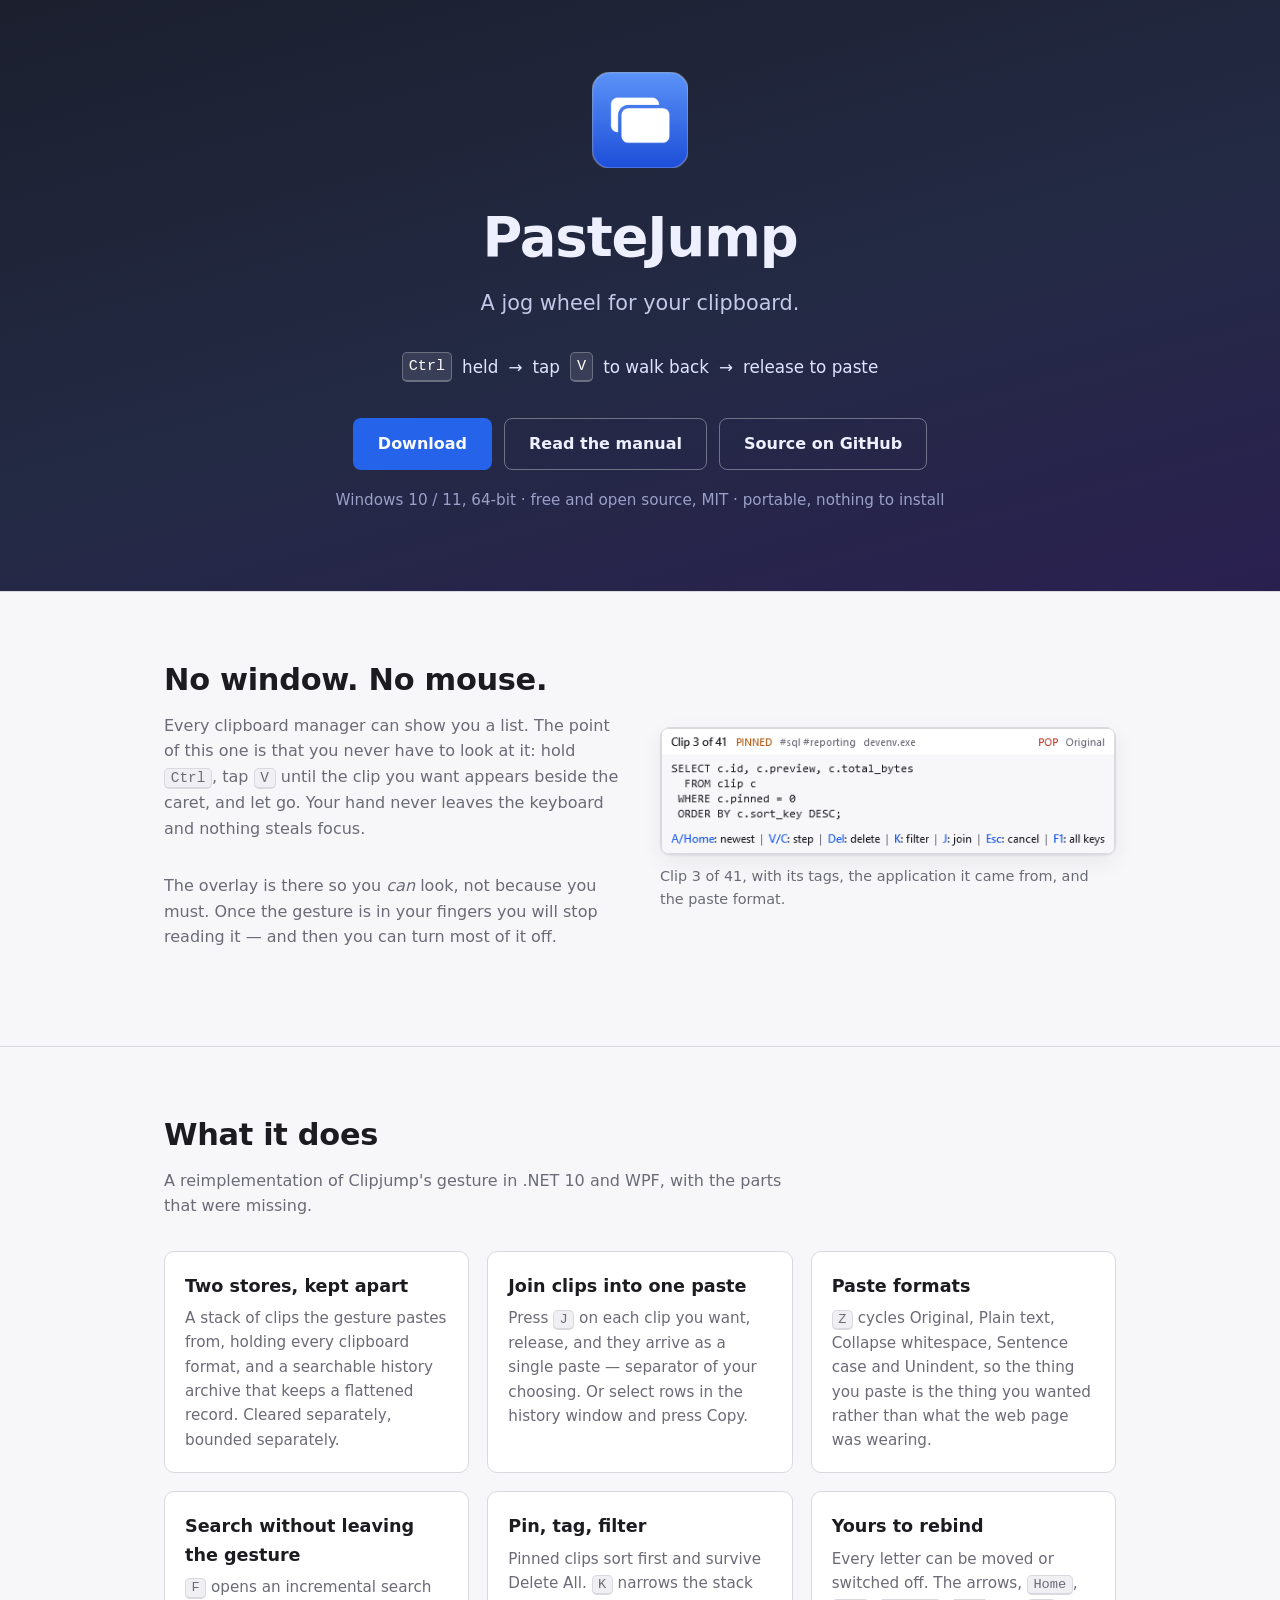
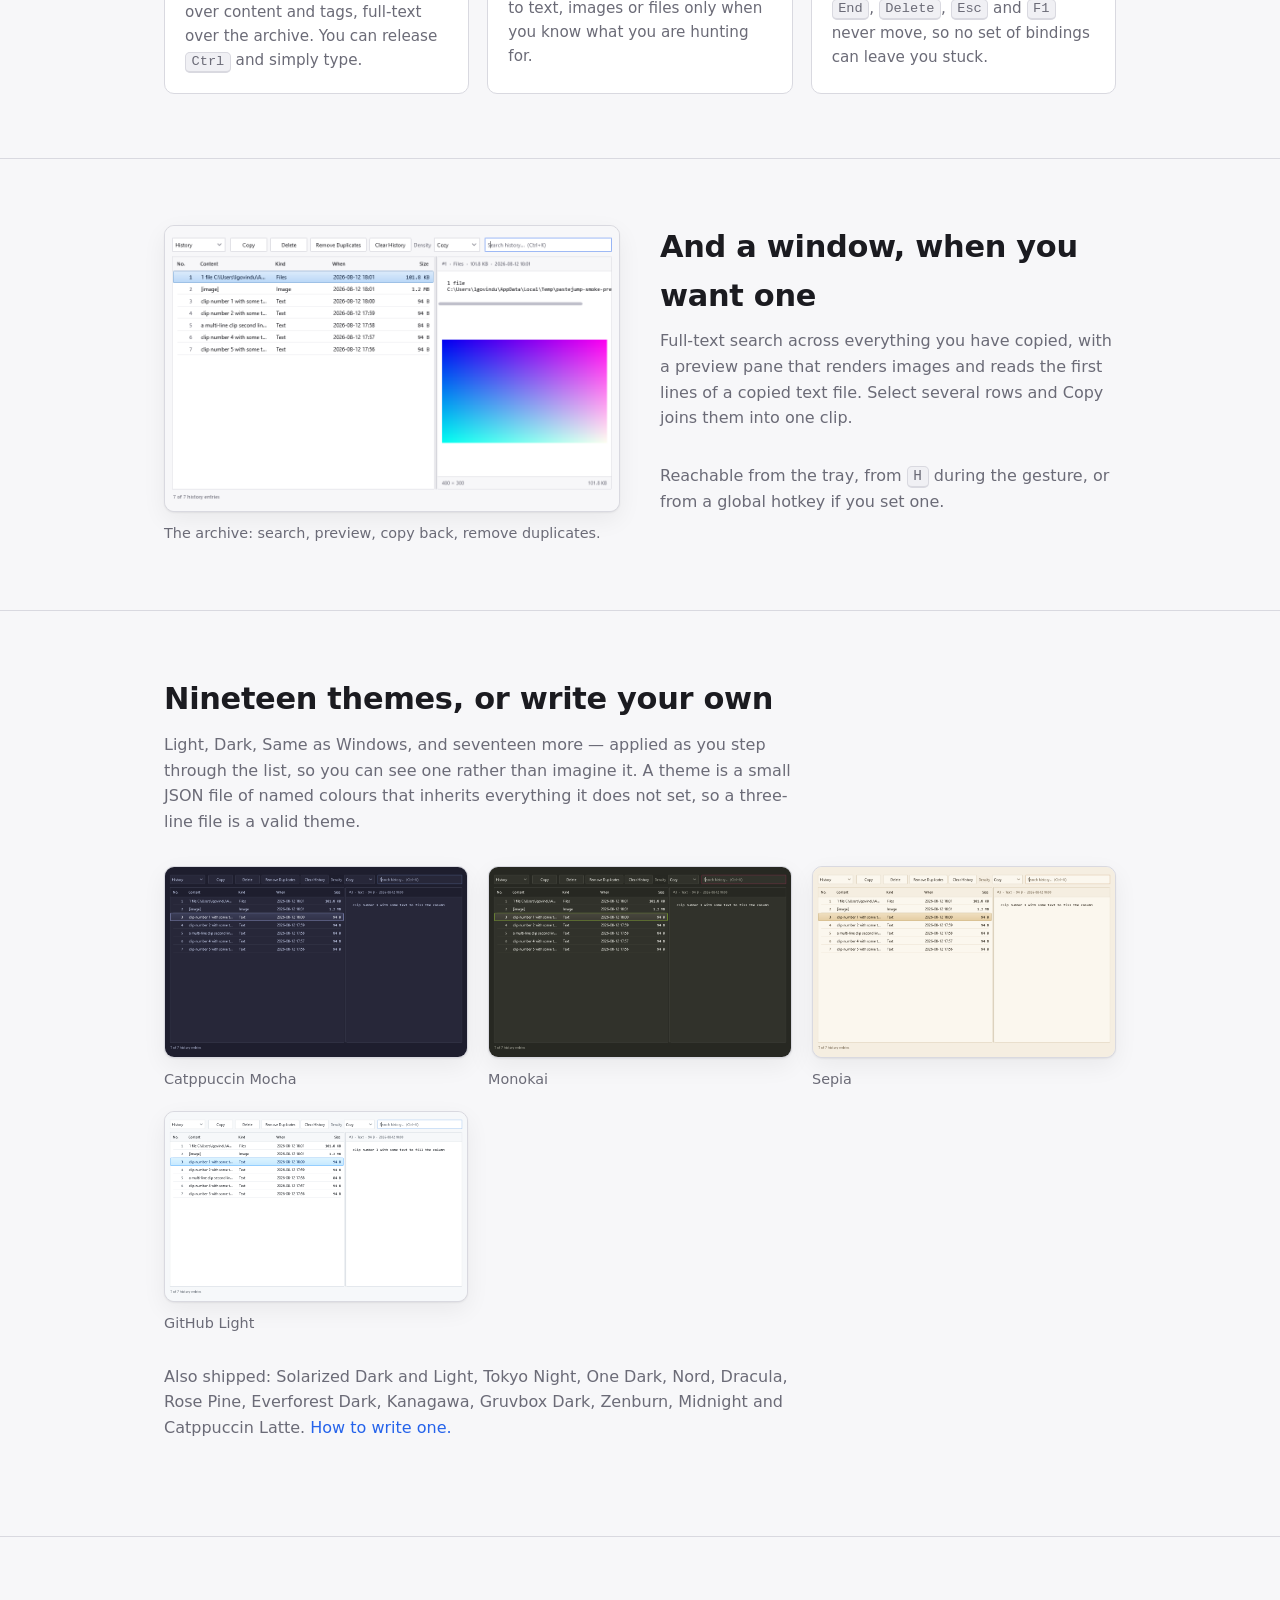
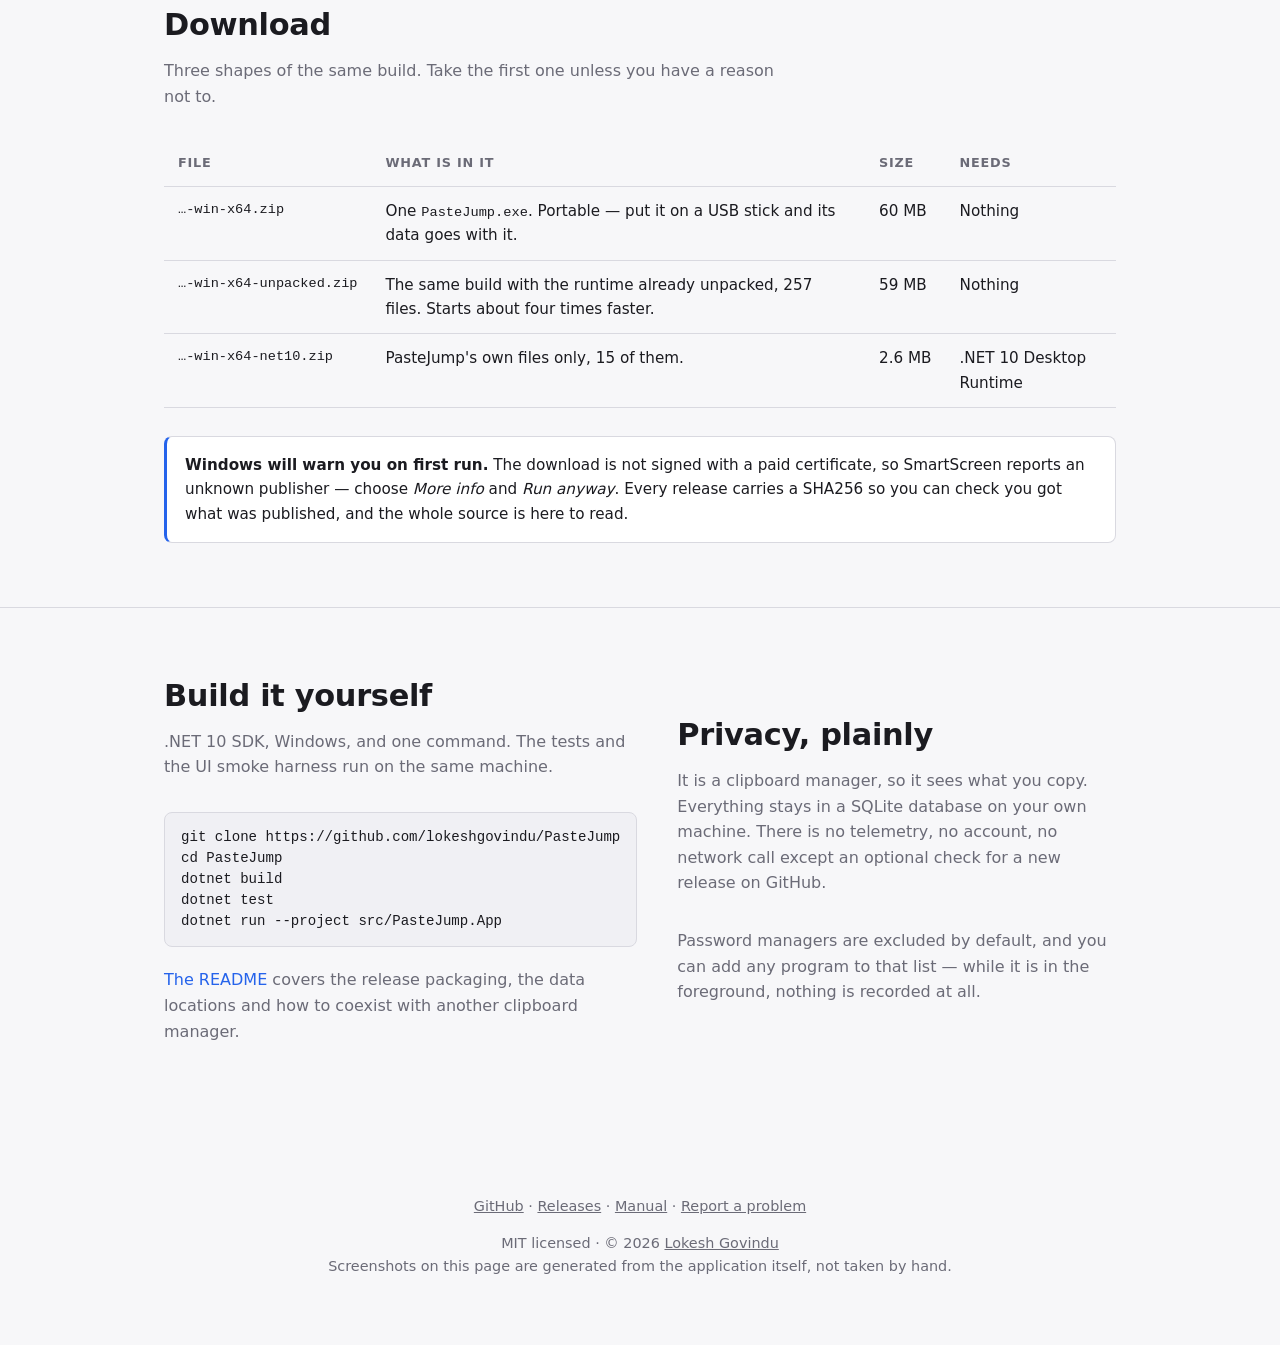
==== docs/index.html @ 1096a238 "Give the project a website, served from docs A hand-written page rather than a README rendered by a " ====
<!DOCTYPE html>
<!--
    The project's website, served by GitHub Pages from this folder (Settings, Pages, master /docs).

    Hand-written and self-contained on purpose: no Jekyll theme, no CDN, no web fonts, no JavaScript. A page about a
    clipboard manager - a program people are right to be careful about - should not be asking three other servers for
    permission to render. .nojekyll beside this file stops Pages processing it and serves these bytes as they are.

    Every screenshot comes from help/images, which tools/update-help-images.ps1 regenerates from the UI smoke harness.
    That is deliberate: the pictures on this page cannot drift from the product, because nobody takes them by hand.
-->
<html lang="en">
<head>
<meta charset="utf-8">
<meta name="viewport" content="width=device-width, initial-scale=1">
<title>PasteJump — a jog wheel for your clipboard</title>
<meta name="description" content="A keyboard-driven multiple-clipboard manager for Windows. Hold Ctrl, tap V to walk back through everything you have copied, release to paste. Free, open source, portable.">
<link rel="icon" href="pastejump-256.png" type="image/png">

<meta property="og:title" content="PasteJump">
<meta property="og:description" content="Hold Ctrl, tap V to walk back through everything you have copied, release to paste. No window, no mouse.">
<meta property="og:image" content="https://lokeshgovindu.github.io/PasteJump/pastejump-256.png">
<meta property="og:url" content="https://lokeshgovindu.github.io/PasteJump/">
<meta name="twitter:card" content="summary">

<style>
/*
    One palette, defined as tokens and swapped by prefers-color-scheme - the same approach the application takes, and
    for the same reason: every colour named once means a theme change cannot leave one control behind.
*/
:root {
    --bg: #f7f7f9;
    --surface: #ffffff;
    --border: #d9d9e0;
    --text: #1b1b20;
    --muted: #6b6b77;
    --accent: #2563eb;
    --accent-text: #fbfbfe;
    --code-bg: #f0f0f4;
    --shadow: 0 1px 2px rgba(0, 0, 0, .06), 0 8px 24px rgba(0, 0, 0, .06);
    --hero-bg: linear-gradient(165deg, #1b1f2e 0%, #232a44 55%, #2a2050 100%);
}

@media (prefers-color-scheme: dark) {
    :root {
        --bg: #17171b;
        --surface: #1e1e24;
        --border: #33333d;
        --text: #e8e8ee;
        --muted: #9a9aa8;
        --accent: #7c9cff;
        --accent-text: #14141a;
        --code-bg: #24242c;
        --shadow: 0 1px 2px rgba(0, 0, 0, .4), 0 8px 24px rgba(0, 0, 0, .35);
    }
}

* { box-sizing: border-box; }

body {
    margin: 0;
    background: var(--bg);
    color: var(--text);
    font: 16px/1.6 -apple-system, "Segoe UI Variable Text", "Segoe UI", system-ui, sans-serif;
    -webkit-font-smoothing: antialiased;
}

a { color: var(--accent); text-decoration: none; }
a:hover { text-decoration: underline; }

code, kbd {
    font-family: "Cascadia Mono", Consolas, ui-monospace, monospace;
    font-size: .9em;
}

kbd {
    background: var(--code-bg);
    border: 1px solid var(--border);
    border-bottom-width: 2px;
    border-radius: 5px;
    padding: .1em .4em;
    white-space: nowrap;
}

.wrap { max-width: 1000px; margin: 0 auto; padding: 0 24px; }

/* ---------------------------------------------------------------- hero */

header {
    background: var(--hero-bg);
    color: #eef0ff;
    padding: 72px 0 64px;
    text-align: center;
    border-bottom: 1px solid var(--border);
}

header img.mark { width: 96px; height: 96px; }

h1 {
    font-size: clamp(2.4rem, 6vw, 3.4rem);
    margin: 18px 0 6px;
    letter-spacing: -.02em;
}

.tagline { font-size: clamp(1.05rem, 2.6vw, 1.3rem); color: #c3c8e8; margin: 0 auto 6px; max-width: 40ch; }
.subtle { color: #9aa0c8; font-size: .95rem; margin-top: 18px; }

.gesture {
    display: inline-flex;
    gap: 10px;
    align-items: center;
    flex-wrap: wrap;
    justify-content: center;
    margin: 26px 0 6px;
    font-size: 1.05rem;
    color: #dfe3ff;
}

.gesture kbd { background: rgba(255, 255, 255, .1); border-color: rgba(255, 255, 255, .25); color: #fff; }

.buttons { display: flex; gap: 12px; justify-content: center; flex-wrap: wrap; margin-top: 30px; }

.button {
    display: inline-block;
    padding: 12px 24px;
    border-radius: 8px;
    font-weight: 600;
    border: 1px solid transparent;
}

.button.primary { background: var(--accent); color: var(--accent-text); }
.button.primary:hover { filter: brightness(1.1); text-decoration: none; }
.button.ghost { border-color: rgba(255, 255, 255, .35); color: #eef0ff; }
.button.ghost:hover { background: rgba(255, 255, 255, .1); text-decoration: none; }

/* ---------------------------------------------------------------- sections */

section { padding: 64px 0; border-bottom: 1px solid var(--border); }
section:last-of-type { border-bottom: 0; }

h2 { font-size: 1.9rem; margin: 0 0 8px; letter-spacing: -.01em; }
h3 { font-size: 1.1rem; margin: 0 0 6px; }
.lede { color: var(--muted); margin: 0 0 32px; max-width: 62ch; }

figure { margin: 0; }

figure img {
    max-width: 100%;
    height: auto;
    display: block;
    border: 1px solid var(--border);
    border-radius: 10px;
    box-shadow: var(--shadow);
    background: var(--surface);
}

figcaption { color: var(--muted); font-size: .9rem; margin-top: 10px; }

.split { display: grid; grid-template-columns: 1fr 1fr; gap: 40px; align-items: center; }

.cards { display: grid; grid-template-columns: repeat(auto-fit, minmax(260px, 1fr)); gap: 18px; }

.card {
    background: var(--surface);
    border: 1px solid var(--border);
    border-radius: 10px;
    padding: 20px;
}

.card p { color: var(--muted); margin: 0; font-size: .95rem; }

.gallery { display: grid; grid-template-columns: repeat(auto-fit, minmax(300px, 1fr)); gap: 20px; }

table { width: 100%; border-collapse: collapse; font-size: .95rem; }
th, td { text-align: left; padding: 12px 14px; border-bottom: 1px solid var(--border); vertical-align: top; }
th { font-size: .8rem; text-transform: uppercase; letter-spacing: .06em; color: var(--muted); }
td.name { font-family: "Cascadia Mono", Consolas, ui-monospace, monospace; font-size: .85rem; white-space: nowrap; }

.scroller { overflow-x: auto; }

pre {
    background: var(--code-bg);
    border: 1px solid var(--border);
    border-radius: 8px;
    padding: 14px 16px;
    overflow-x: auto;
    font-size: .88rem;
    line-height: 1.5;
}

footer { padding: 40px 0 56px; color: var(--muted); font-size: .9rem; text-align: center; }
footer a { color: var(--muted); text-decoration: underline; }

.note {
    background: var(--surface);
    border: 1px solid var(--border);
    border-left: 3px solid var(--accent);
    border-radius: 8px;
    padding: 16px 18px;
    margin-top: 28px;
    font-size: .95rem;
}

@media (max-width: 760px) {
    .split { grid-template-columns: 1fr; gap: 28px; }
    section { padding: 48px 0; }
}
</style>
</head>
<body>

<header>
    <div class="wrap">
        <img class="mark" src="pastejump-256.png" alt="">
        <h1>PasteJump</h1>
        <p class="tagline">A jog wheel for your clipboard.</p>

        <p class="gesture">
            <kbd>Ctrl</kbd> held <span>&rarr;</span> tap <kbd>V</kbd> to walk back <span>&rarr;</span> release to paste
        </p>

        <div class="buttons">
            <a class="button primary" href="https://github.com/lokeshgovindu/PasteJump/releases">Download</a>
            <a class="button ghost" href="help/overview.html">Read the manual</a>
            <a class="button ghost" href="https://github.com/lokeshgovindu/PasteJump">Source on GitHub</a>
        </div>

        <p class="subtle">Windows 10 / 11, 64-bit &middot; free and open source, MIT &middot; portable, nothing to install</p>
    </div>
</header>

<section>
    <div class="wrap split">
        <div>
            <h2>No window. No mouse.</h2>
            <p class="lede">
                Every clipboard manager can show you a list. The point of this one is that you never have to look at
                it: hold <kbd>Ctrl</kbd>, tap <kbd>V</kbd> until the clip you want appears beside the caret, and let go.
                Your hand never leaves the keyboard and nothing steals focus.
            </p>
            <p class="lede">
                The overlay is there so you <em>can</em> look, not because you must. Once the gesture is in your
                fingers you will stop reading it &mdash; and then you can turn most of it off.
            </p>
        </div>
        <figure>
            <img src="help/images/overlay.png" alt="The paste overlay, showing clip 3 of 41 with its tags and source application">
            <figcaption>Clip 3 of 41, with its tags, the application it came from, and the paste format.</figcaption>
        </figure>
    </div>
</section>

<section>
    <div class="wrap">
        <h2>What it does</h2>
        <p class="lede">A reimplementation of Clipjump's gesture in .NET 10 and WPF, with the parts that were missing.</p>

        <div class="cards">
            <div class="card">
                <h3>Two stores, kept apart</h3>
                <p>
                    A stack of clips the gesture pastes from, holding every clipboard format, and a searchable history
                    archive that keeps a flattened record. Cleared separately, bounded separately.
                </p>
            </div>
            <div class="card">
                <h3>Join clips into one paste</h3>
                <p>
                    Press <kbd>J</kbd> on each clip you want, release, and they arrive as a single paste &mdash;
                    separator of your choosing. Or select rows in the history window and press Copy.
                </p>
            </div>
            <div class="card">
                <h3>Paste formats</h3>
                <p>
                    <kbd>Z</kbd> cycles Original, Plain text, Collapse whitespace, Sentence case and Unindent, so the
                    thing you paste is the thing you wanted rather than what the web page was wearing.
                </p>
            </div>
            <div class="card">
                <h3>Search without leaving the gesture</h3>
                <p>
                    <kbd>F</kbd> opens an incremental search over content and tags, full-text over the archive. You can
                    release <kbd>Ctrl</kbd> and simply type.
                </p>
            </div>
            <div class="card">
                <h3>Pin, tag, filter</h3>
                <p>
                    Pinned clips sort first and survive Delete All. <kbd>K</kbd> narrows the stack to text, images or
                    files only when you know what you are hunting for.
                </p>
            </div>
            <div class="card">
                <h3>Yours to rebind</h3>
                <p>
                    Every letter can be moved or switched off. The arrows, <kbd>Home</kbd>, <kbd>End</kbd>,
                    <kbd>Delete</kbd>, <kbd>Esc</kbd> and <kbd>F1</kbd> never move, so no set of bindings can leave you
                    stuck.
                </p>
            </div>
        </div>
    </div>
</section>

<section>
    <div class="wrap split">
        <figure>
            <img src="help/images/history-window.png" alt="The history window, showing the searchable archive with a preview pane">
            <figcaption>The archive: search, preview, copy back, remove duplicates.</figcaption>
        </figure>
        <div>
            <h2>And a window, when you want one</h2>
            <p class="lede">
                Full-text search across everything you have copied, with a preview pane that renders images and reads
                the first lines of a copied text file. Select several rows and Copy joins them into one clip.
            </p>
            <p class="lede">
                Reachable from the tray, from <kbd>H</kbd> during the gesture, or from a global hotkey if you set one.
            </p>
        </div>
    </div>
</section>

<section>
    <div class="wrap">
        <h2>Nineteen themes, or write your own</h2>
        <p class="lede">
            Light, Dark, Same&nbsp;as&nbsp;Windows, and seventeen more &mdash; applied as you step through the list, so
            you can see one rather than imagine it. A theme is a small JSON file of named colours that inherits
            everything it does not set, so a three-line file is a valid theme.
        </p>

        <div class="gallery">
            <figure>
                <img src="help/images/theme-catppuccin-mocha.png" alt="PasteJump under the Catppuccin Mocha theme">
                <figcaption>Catppuccin Mocha</figcaption>
            </figure>
            <figure>
                <img src="help/images/theme-monokai.png" alt="PasteJump under the Monokai theme">
                <figcaption>Monokai</figcaption>
            </figure>
            <figure>
                <img src="help/images/theme-sepia.png" alt="PasteJump under the Sepia theme">
                <figcaption>Sepia</figcaption>
            </figure>
            <figure>
                <img src="help/images/theme-github-light.png" alt="PasteJump under the GitHub Light theme">
                <figcaption>GitHub Light</figcaption>
            </figure>
        </div>

        <p class="lede" style="margin-top: 28px;">
            Also shipped: Solarized Dark and Light, Tokyo Night, One Dark, Nord, Dracula, Rose Pine, Everforest Dark,
            Kanagawa, Gruvbox Dark, Zenburn, Midnight and Catppuccin Latte.
            <a href="help/themes.html">How to write one.</a>
        </p>
    </div>
</section>

<section>
    <div class="wrap">
        <h2>Download</h2>
        <p class="lede">
            Three shapes of the same build. Take the first one unless you have a reason not to.
        </p>

        <div class="scroller">
            <table>
                <tr>
                    <th>File</th>
                    <th>What is in it</th>
                    <th>Size</th>
                    <th>Needs</th>
                </tr>
                <tr>
                    <td class="name">…-win-x64.zip</td>
                    <td>One <code>PasteJump.exe</code>. Portable &mdash; put it on a USB stick and its data goes with it.</td>
                    <td>60&nbsp;MB</td>
                    <td>Nothing</td>
                </tr>
                <tr>
                    <td class="name">…-win-x64-unpacked.zip</td>
                    <td>The same build with the runtime already unpacked, 257 files. Starts about four times faster.</td>
                    <td>59&nbsp;MB</td>
                    <td>Nothing</td>
                </tr>
                <tr>
                    <td class="name">…-win-x64-net10.zip</td>
                    <td>PasteJump's own files only, 15 of them.</td>
                    <td>2.6&nbsp;MB</td>
                    <td>.NET 10 Desktop Runtime</td>
                </tr>
            </table>
        </div>

        <div class="note">
            <p style="margin: 0;">
                <strong>Windows will warn you on first run.</strong> The download is not signed with a paid
                certificate, so SmartScreen reports an unknown publisher &mdash; choose <em>More info</em> and
                <em>Run anyway</em>. Every release carries a SHA256 so you can check you got what was published, and
                the whole source is here to read.
            </p>
        </div>
    </div>
</section>

<section>
    <div class="wrap split">
        <div>
            <h2>Build it yourself</h2>
            <p class="lede">
                .NET 10 SDK, Windows, and one command. The tests and the UI smoke harness run on the same machine.
            </p>
<pre>git clone https://github.com/lokeshgovindu/PasteJump
cd PasteJump
dotnet build
dotnet test
dotnet run --project src/PasteJump.App</pre>
            <p class="lede" style="margin-top: 20px;">
                <a href="https://github.com/lokeshgovindu/PasteJump/blob/master/README.md">The README</a> covers the
                release packaging, the data locations and how to coexist with another clipboard manager.
            </p>
        </div>
        <div>
            <h2>Privacy, plainly</h2>
            <p class="lede">
                It is a clipboard manager, so it sees what you copy. Everything stays in a SQLite database on your own
                machine. There is no telemetry, no account, no network call except an optional check for a new release
                on GitHub.
            </p>
            <p class="lede">
                Password managers are excluded by default, and you can add any program to that list &mdash; while it is
                in the foreground, nothing is recorded at all.
            </p>
        </div>
    </div>
</section>

<footer>
    <div class="wrap">
        <p>
            <a href="https://github.com/lokeshgovindu/PasteJump">GitHub</a> &middot;
            <a href="https://github.com/lokeshgovindu/PasteJump/releases">Releases</a> &middot;
            <a href="help/overview.html">Manual</a> &middot;
            <a href="https://github.com/lokeshgovindu/PasteJump/issues">Report a problem</a>
        </p>
        <p>
            MIT licensed &middot; &copy; 2026 <a href="https://github.com/lokeshgovindu">Lokesh Govindu</a><br>
            Screenshots on this page are generated from the application itself, not taken by hand.
        </p>
    </div>
</footer>

</body>
</html>
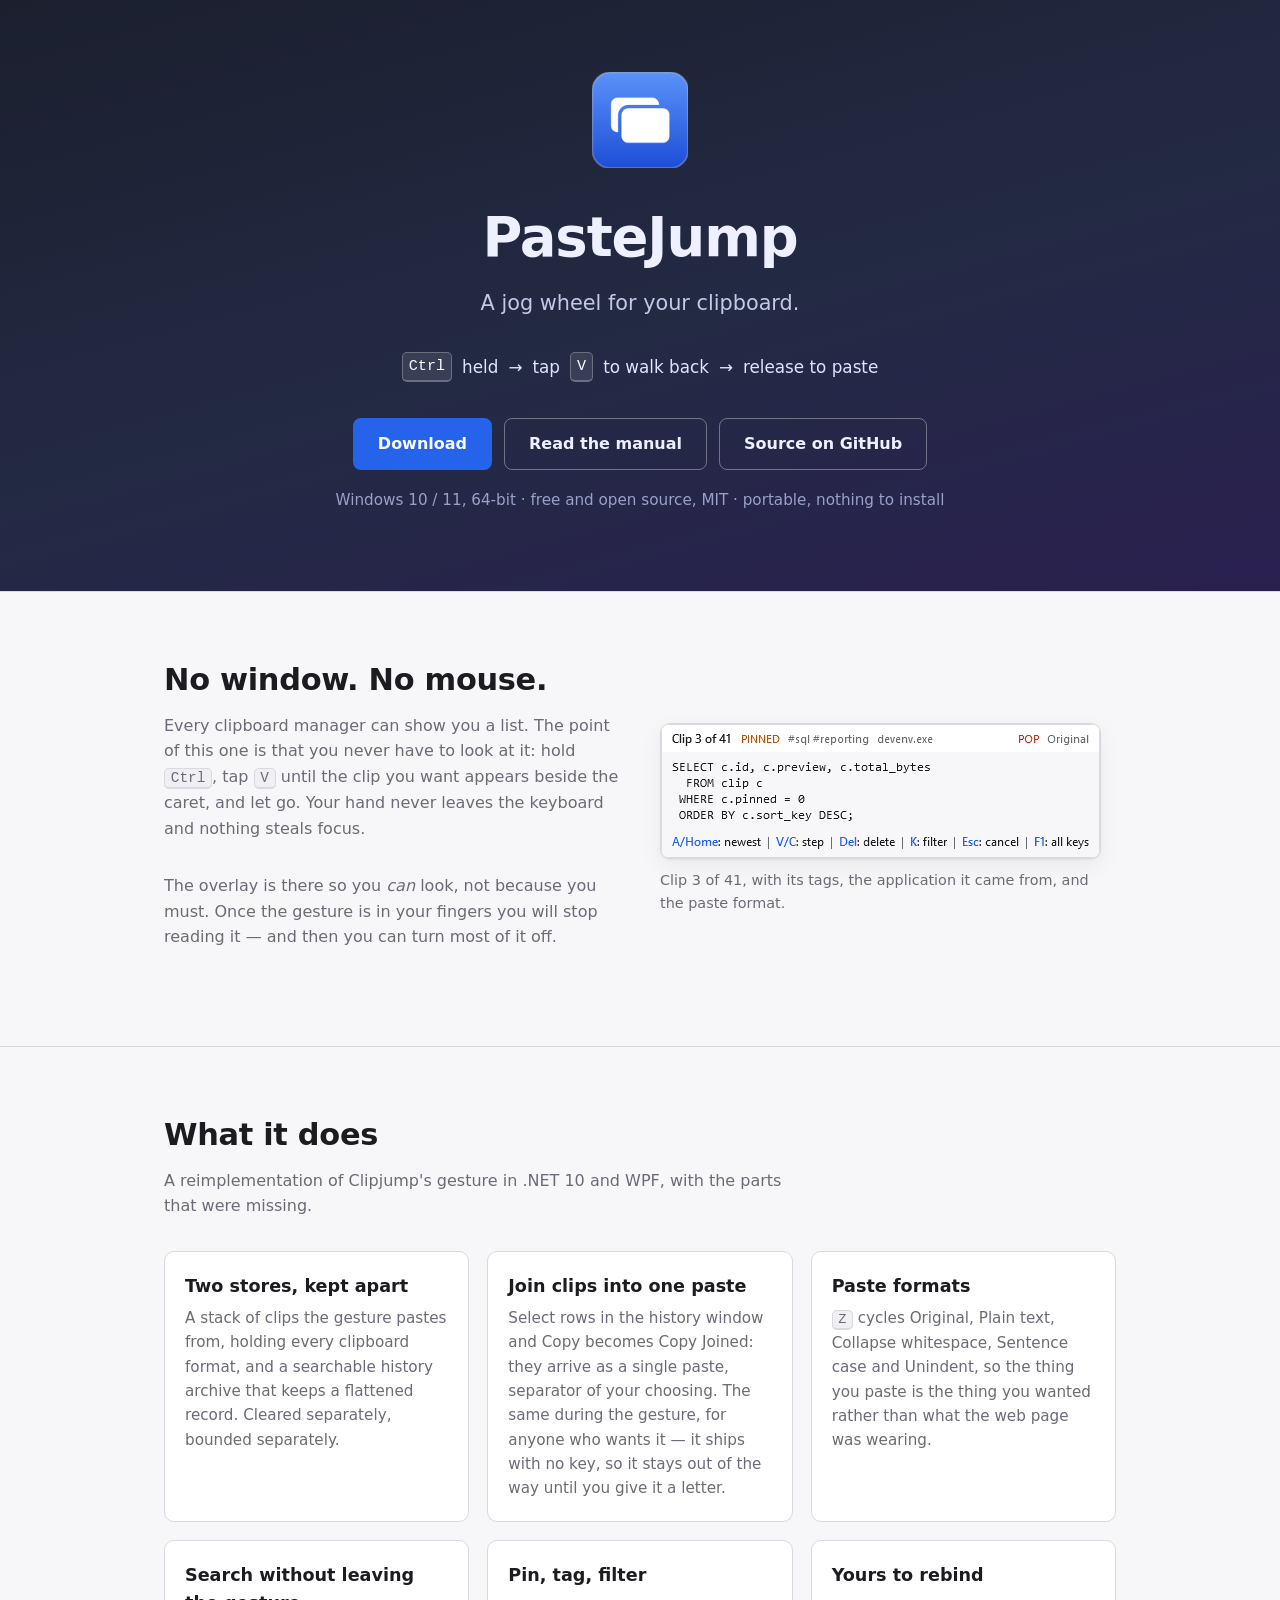
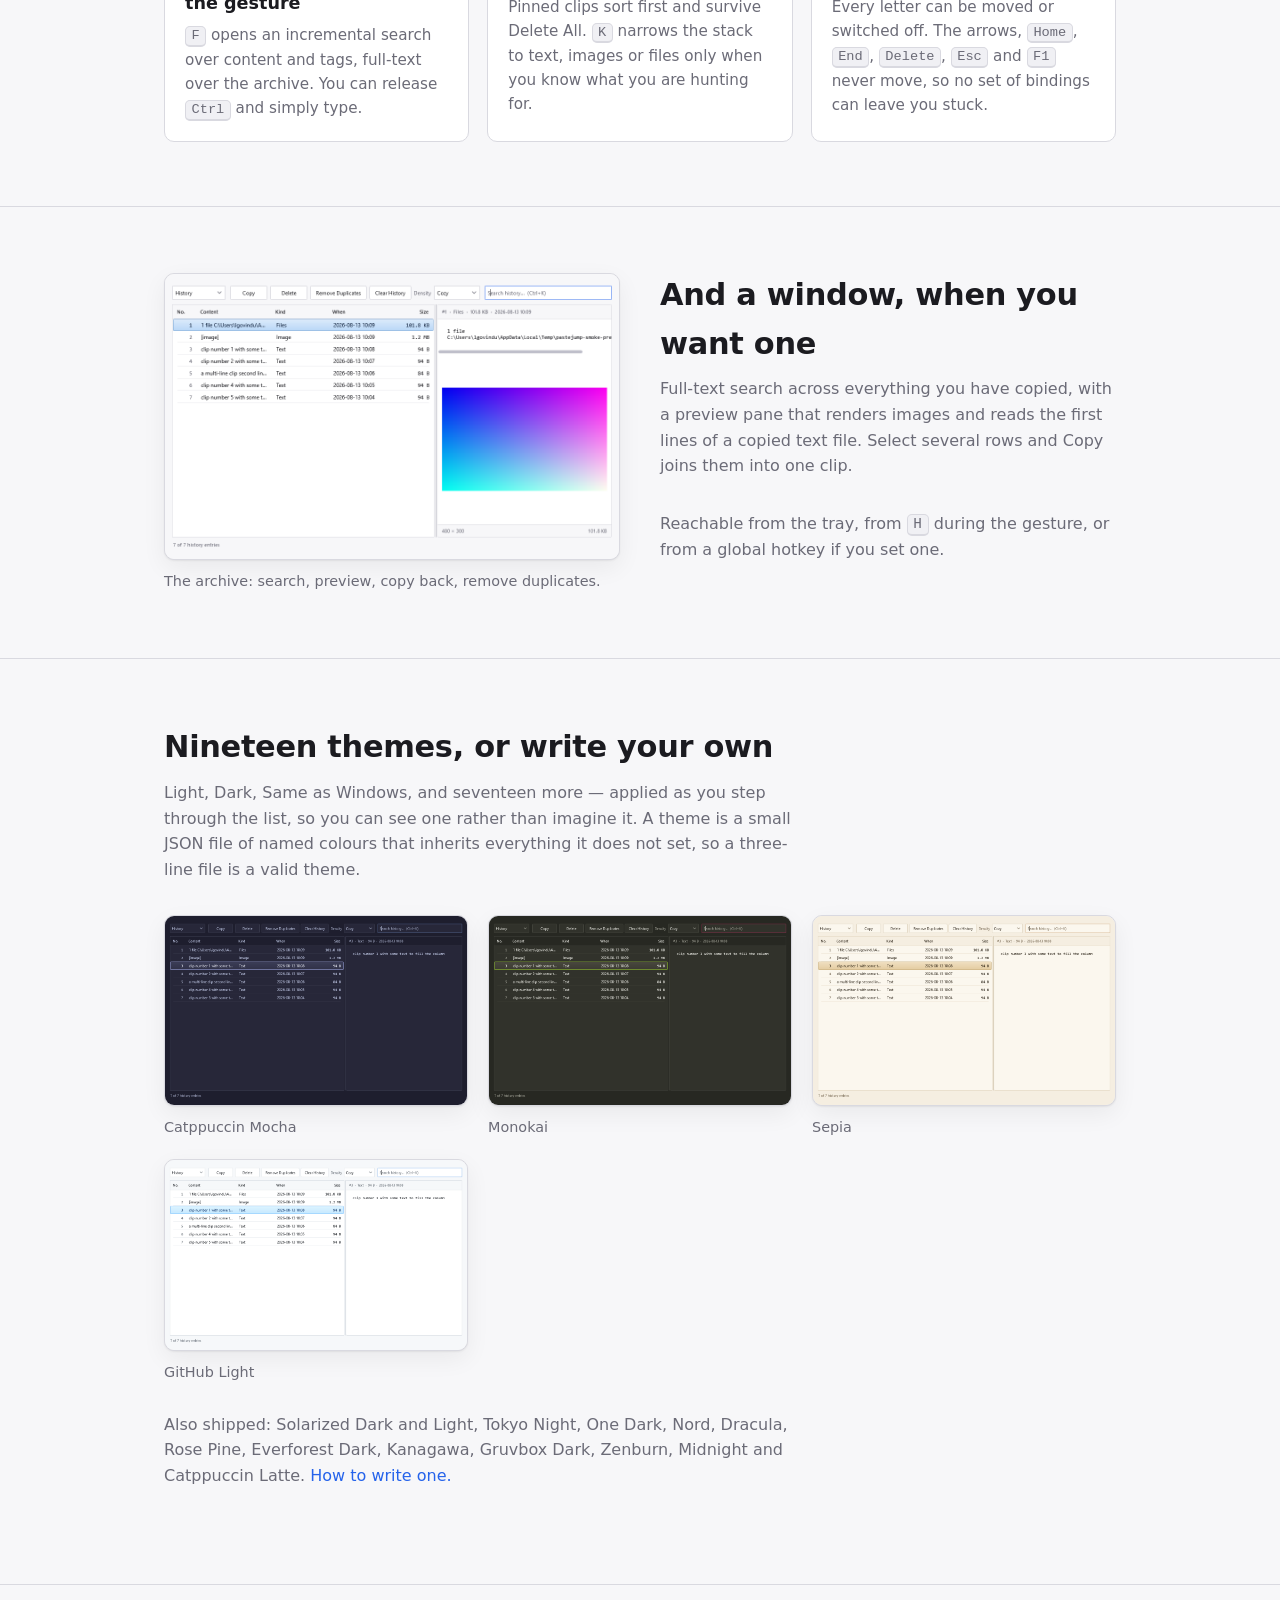
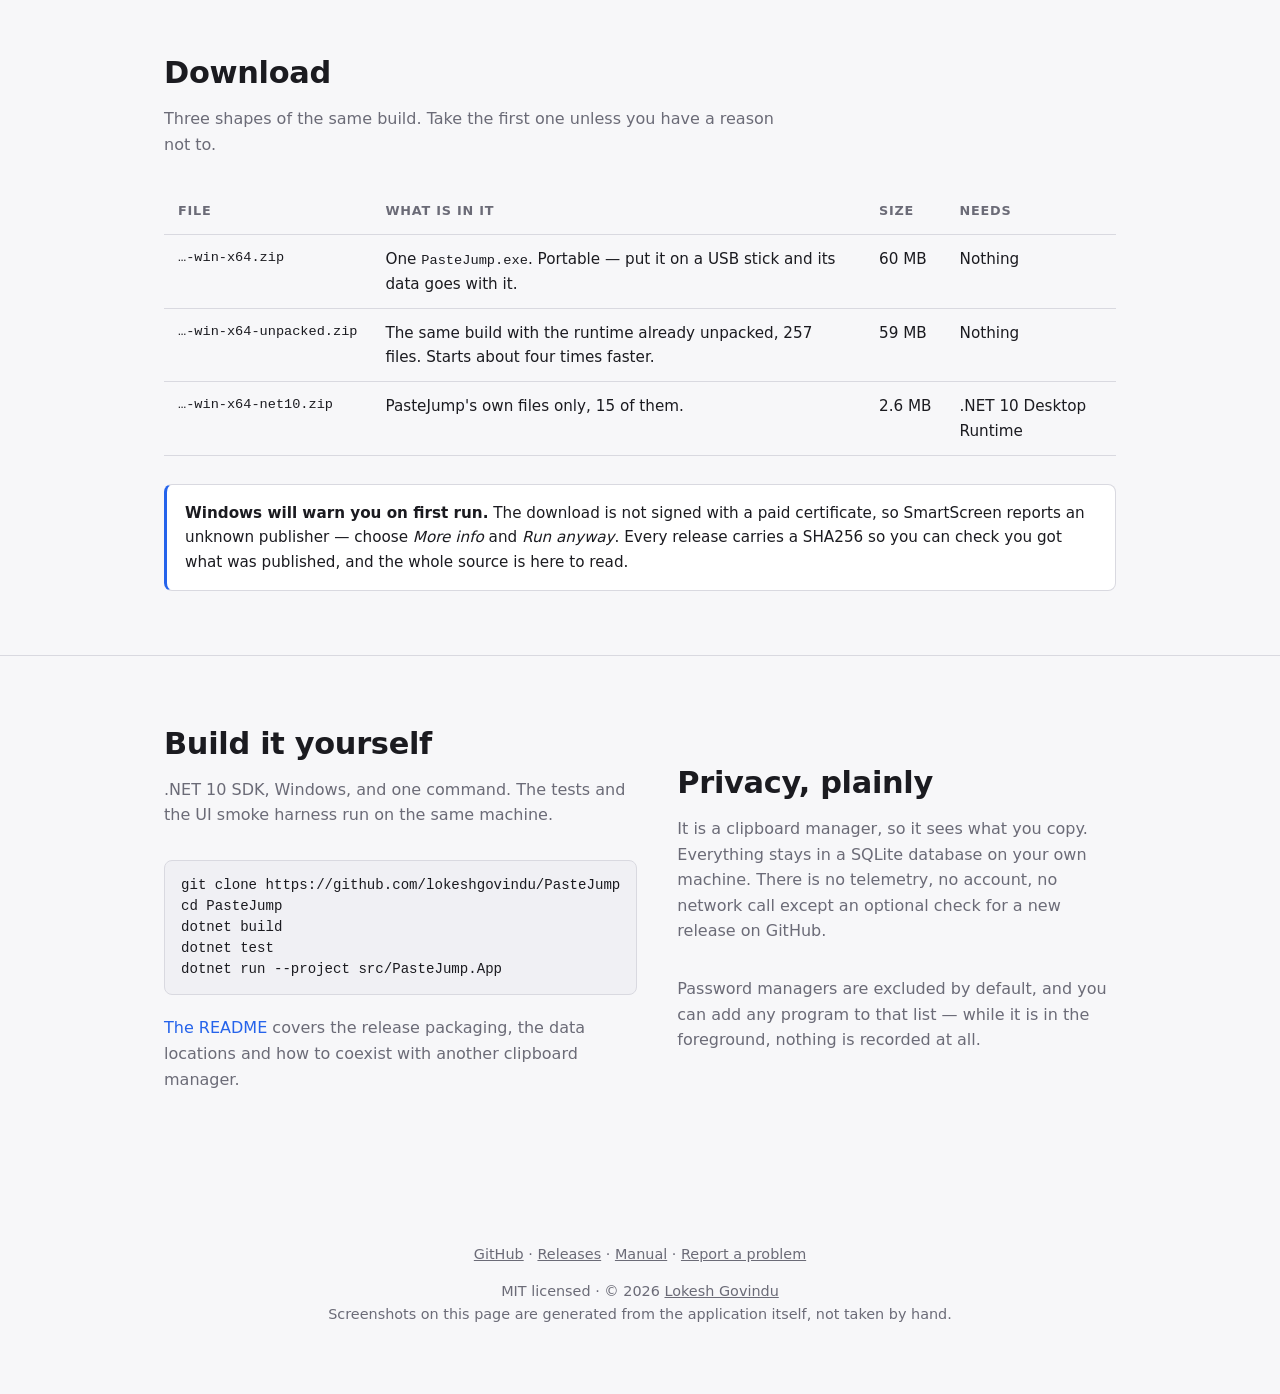
==== commit 7be214f7: "Ship the join key switched off Reported: J in the overlay's key hint is clutter for an action nobody" ====
--- a/docs/index.html
+++ b/docs/index.html
@@ -266,8 +266,9 @@
             <div class="card">
                 <h3>Join clips into one paste</h3>
                 <p>
-                    Press <kbd>J</kbd> on each clip you want, release, and they arrive as a single paste &mdash;
-                    separator of your choosing. Or select rows in the history window and press Copy.
+                    Select rows in the history window and Copy becomes Copy Joined: they arrive as a single paste,
+                    separator of your choosing. The same during the gesture, for anyone who wants it &mdash; it ships
+                    with no key, so it stays out of the way until you give it a letter.
                 </p>
             </div>
             <div class="card">
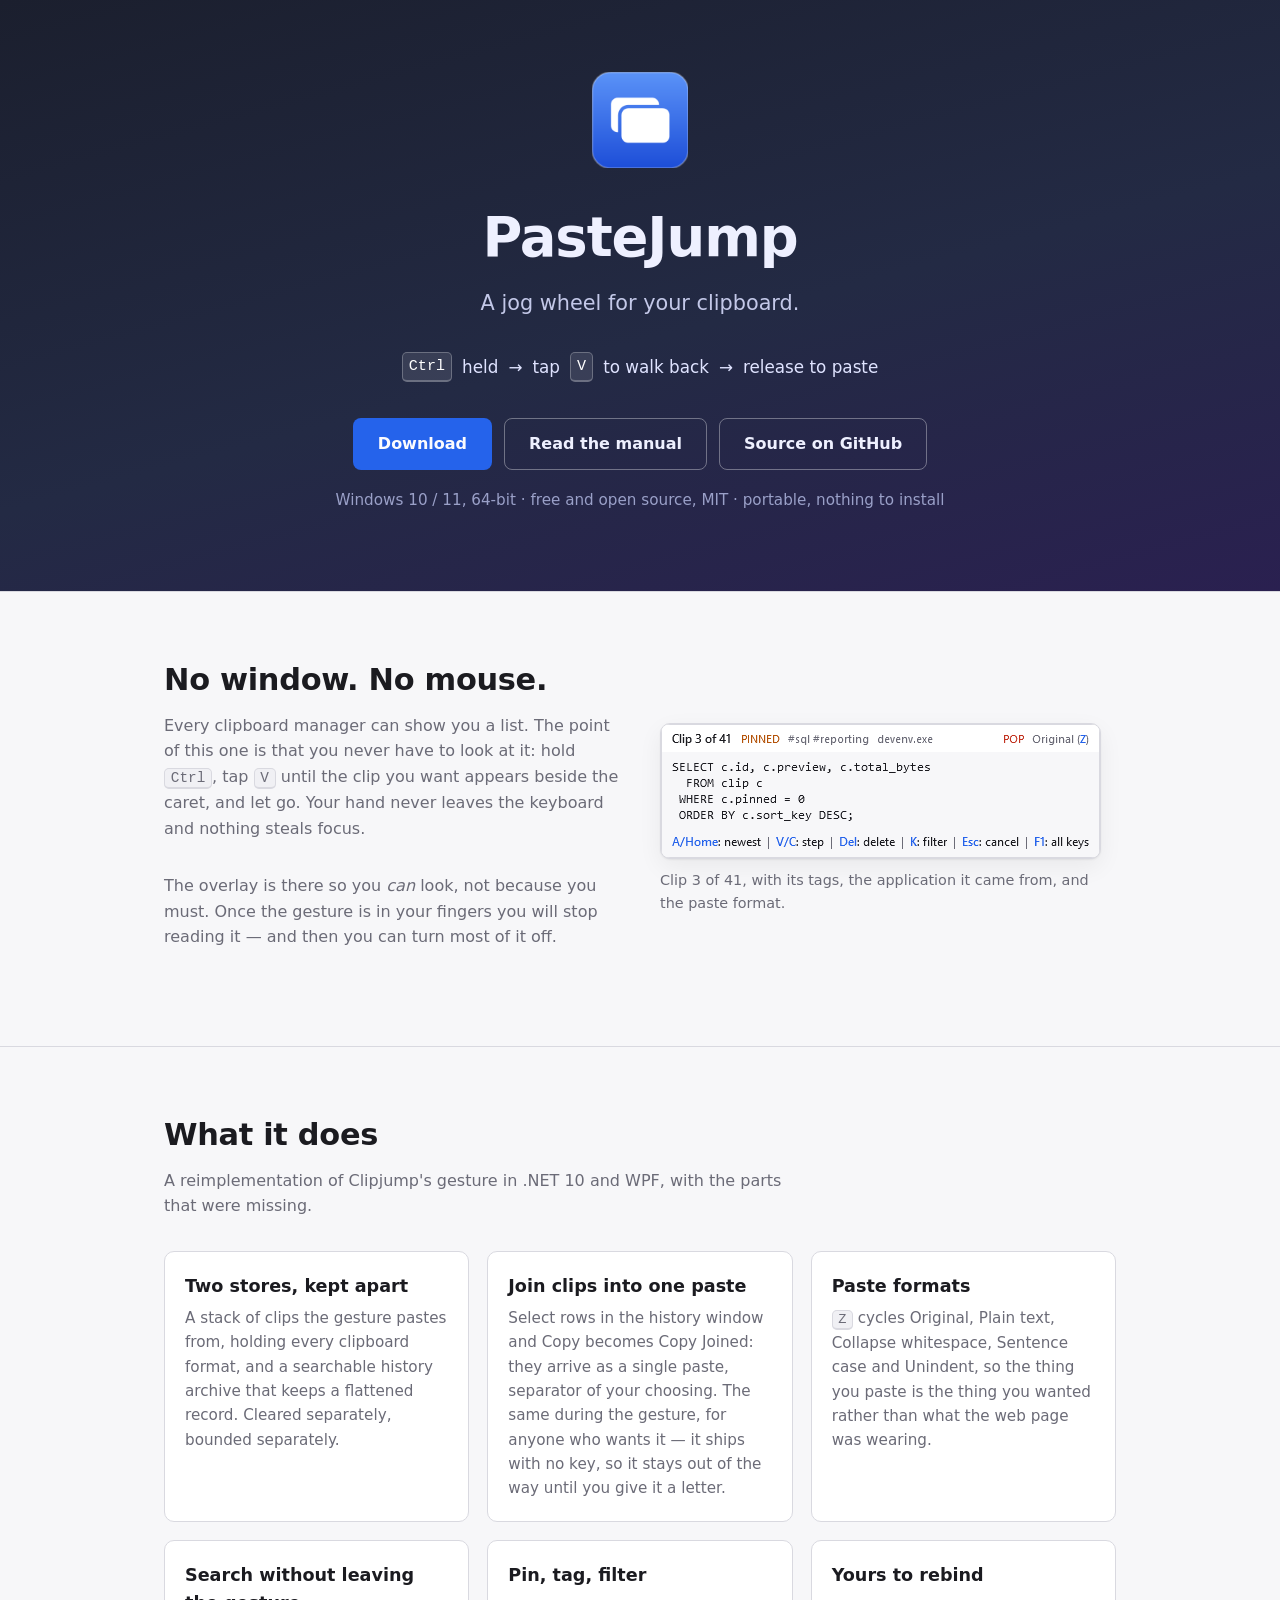
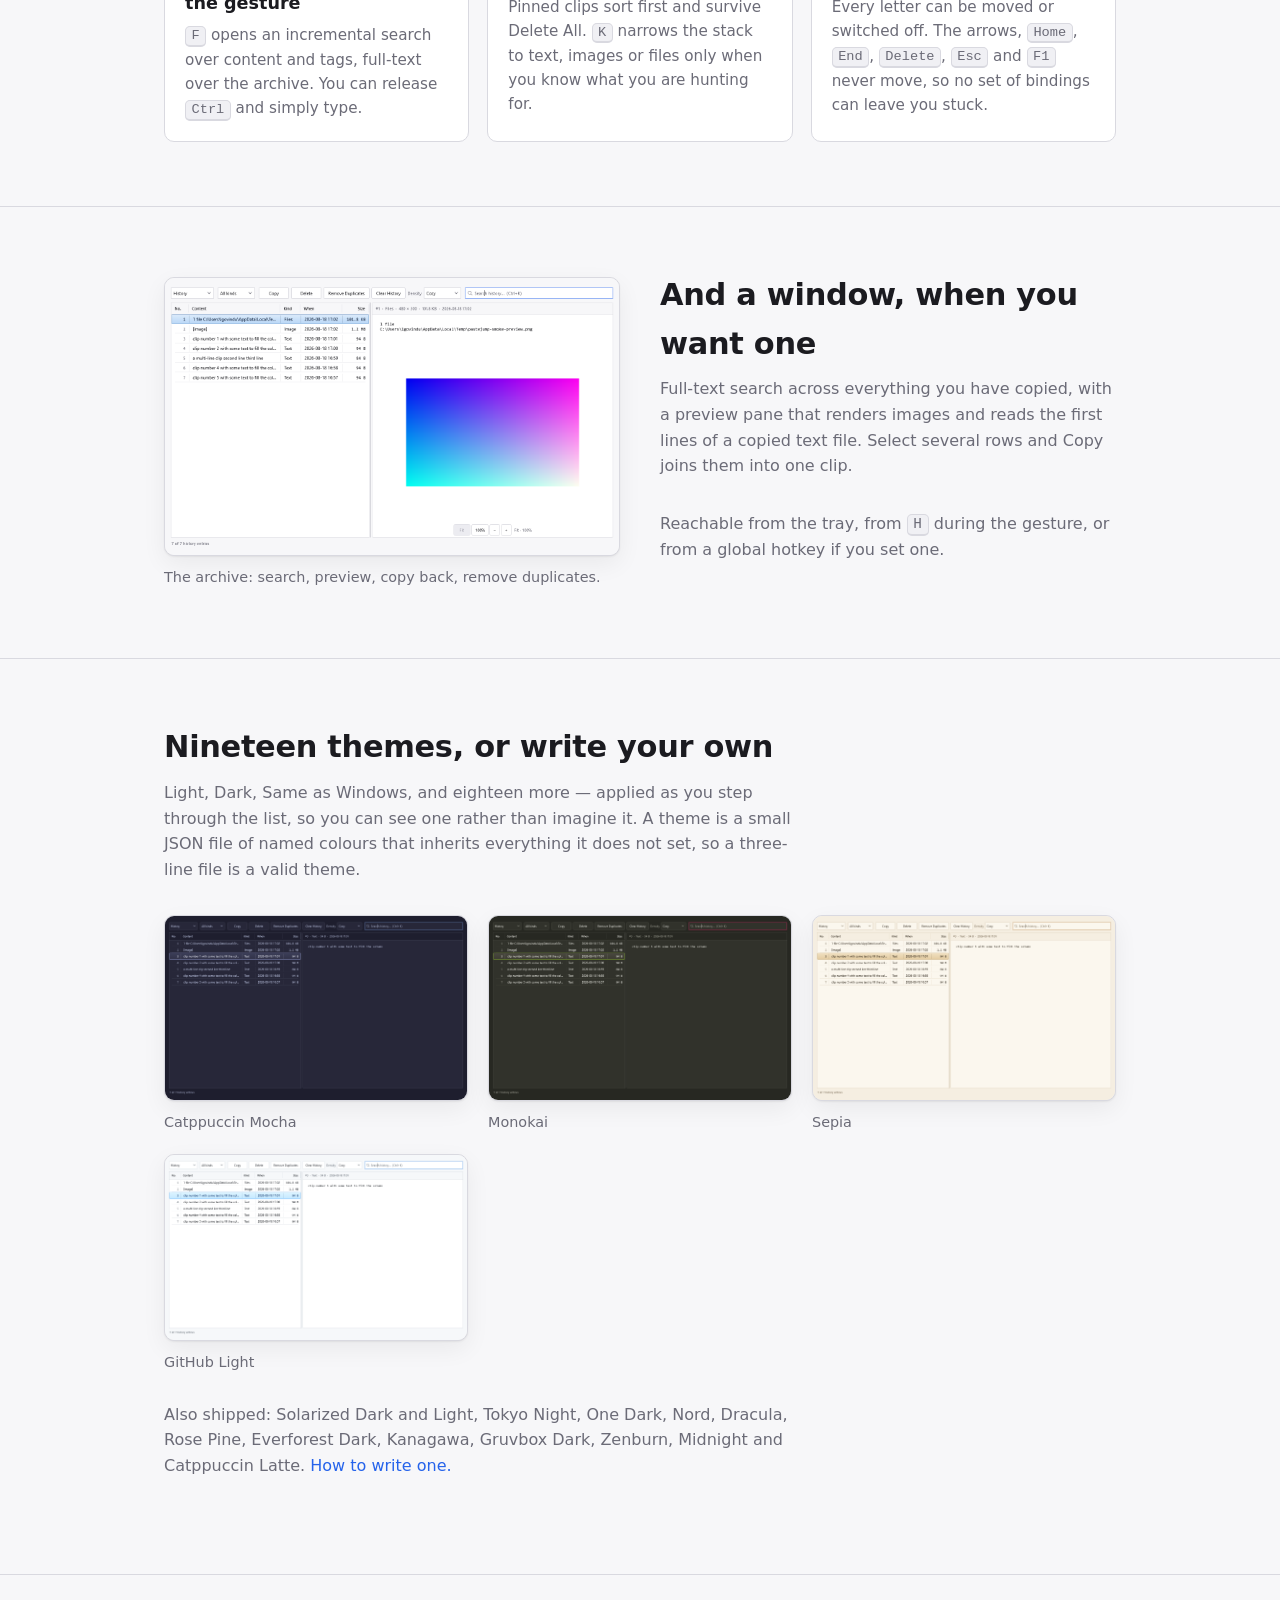
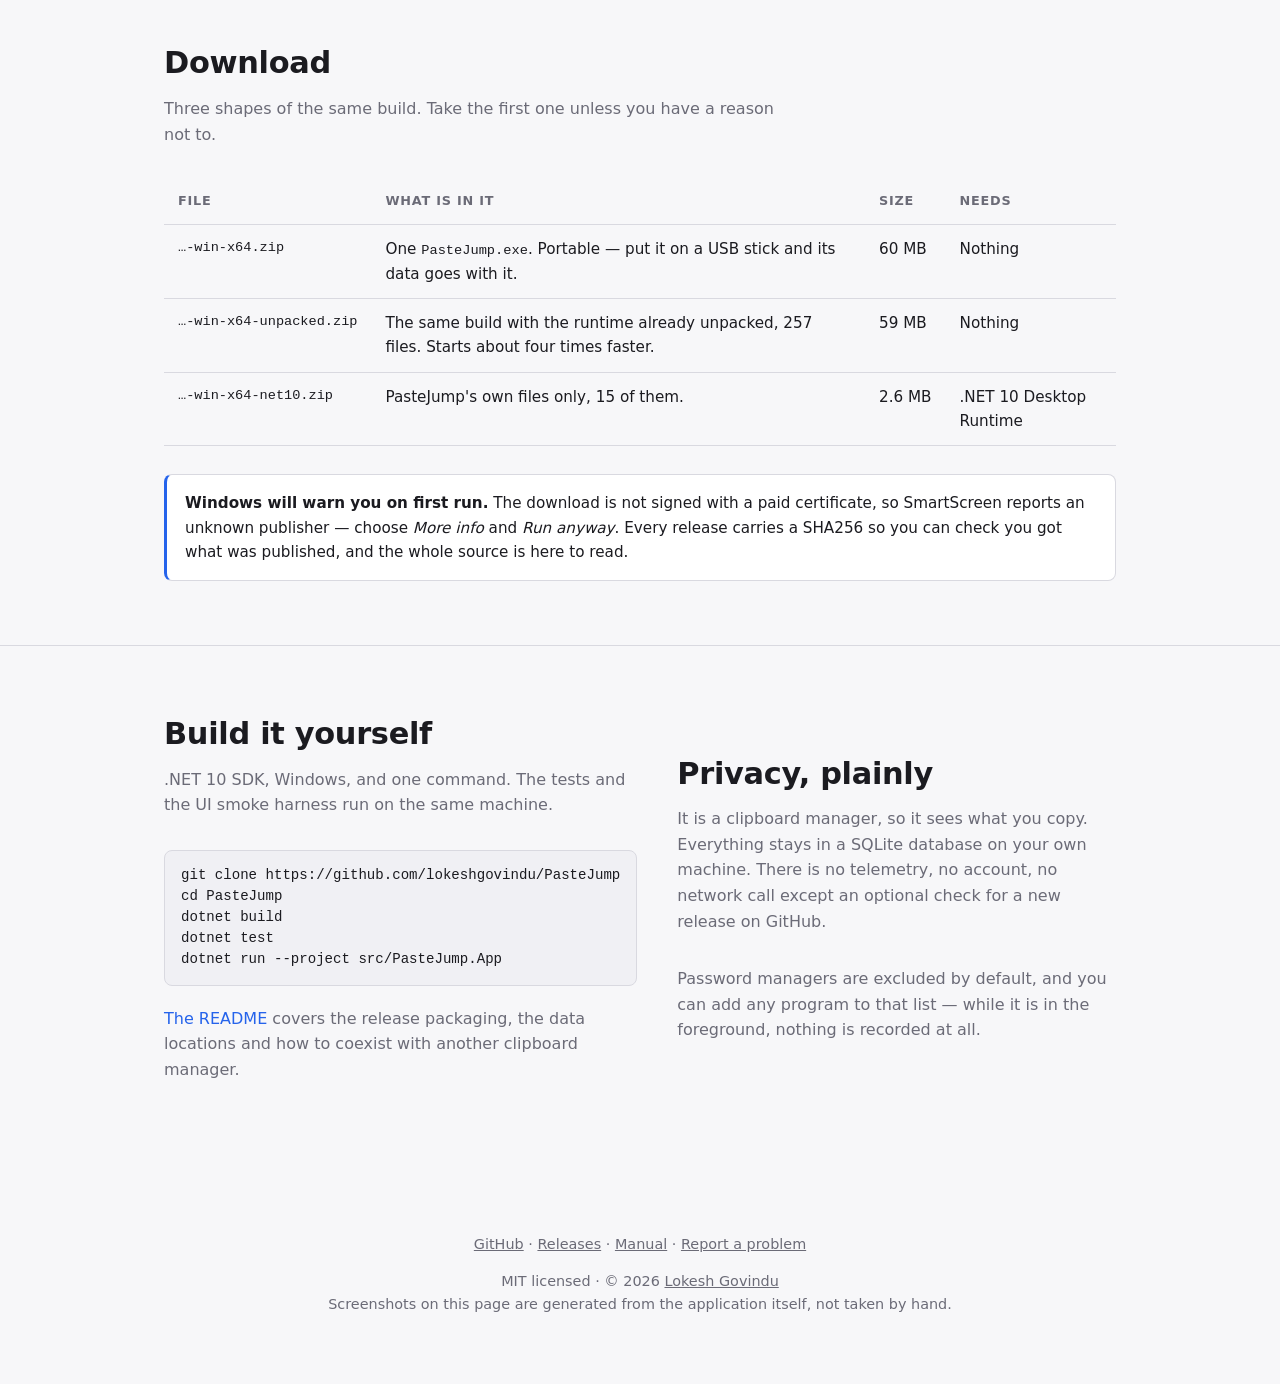
==== commit bc868afb: "Add GitHub Dark, the pair GitHub Light never had Asked for after someone noticed the asymmetry in Al" ====
--- a/docs/index.html
+++ b/docs/index.html
@@ -327,7 +327,7 @@
     <div class="wrap">
         <h2>Nineteen themes, or write your own</h2>
         <p class="lede">
-            Light, Dark, Same&nbsp;as&nbsp;Windows, and seventeen more &mdash; applied as you step through the list, so
+            Light, Dark, Same&nbsp;as&nbsp;Windows, and eighteen more &mdash; applied as you step through the list, so
             you can see one rather than imagine it. A theme is a small JSON file of named colours that inherits
             everything it does not set, so a three-line file is a valid theme.
         </p>
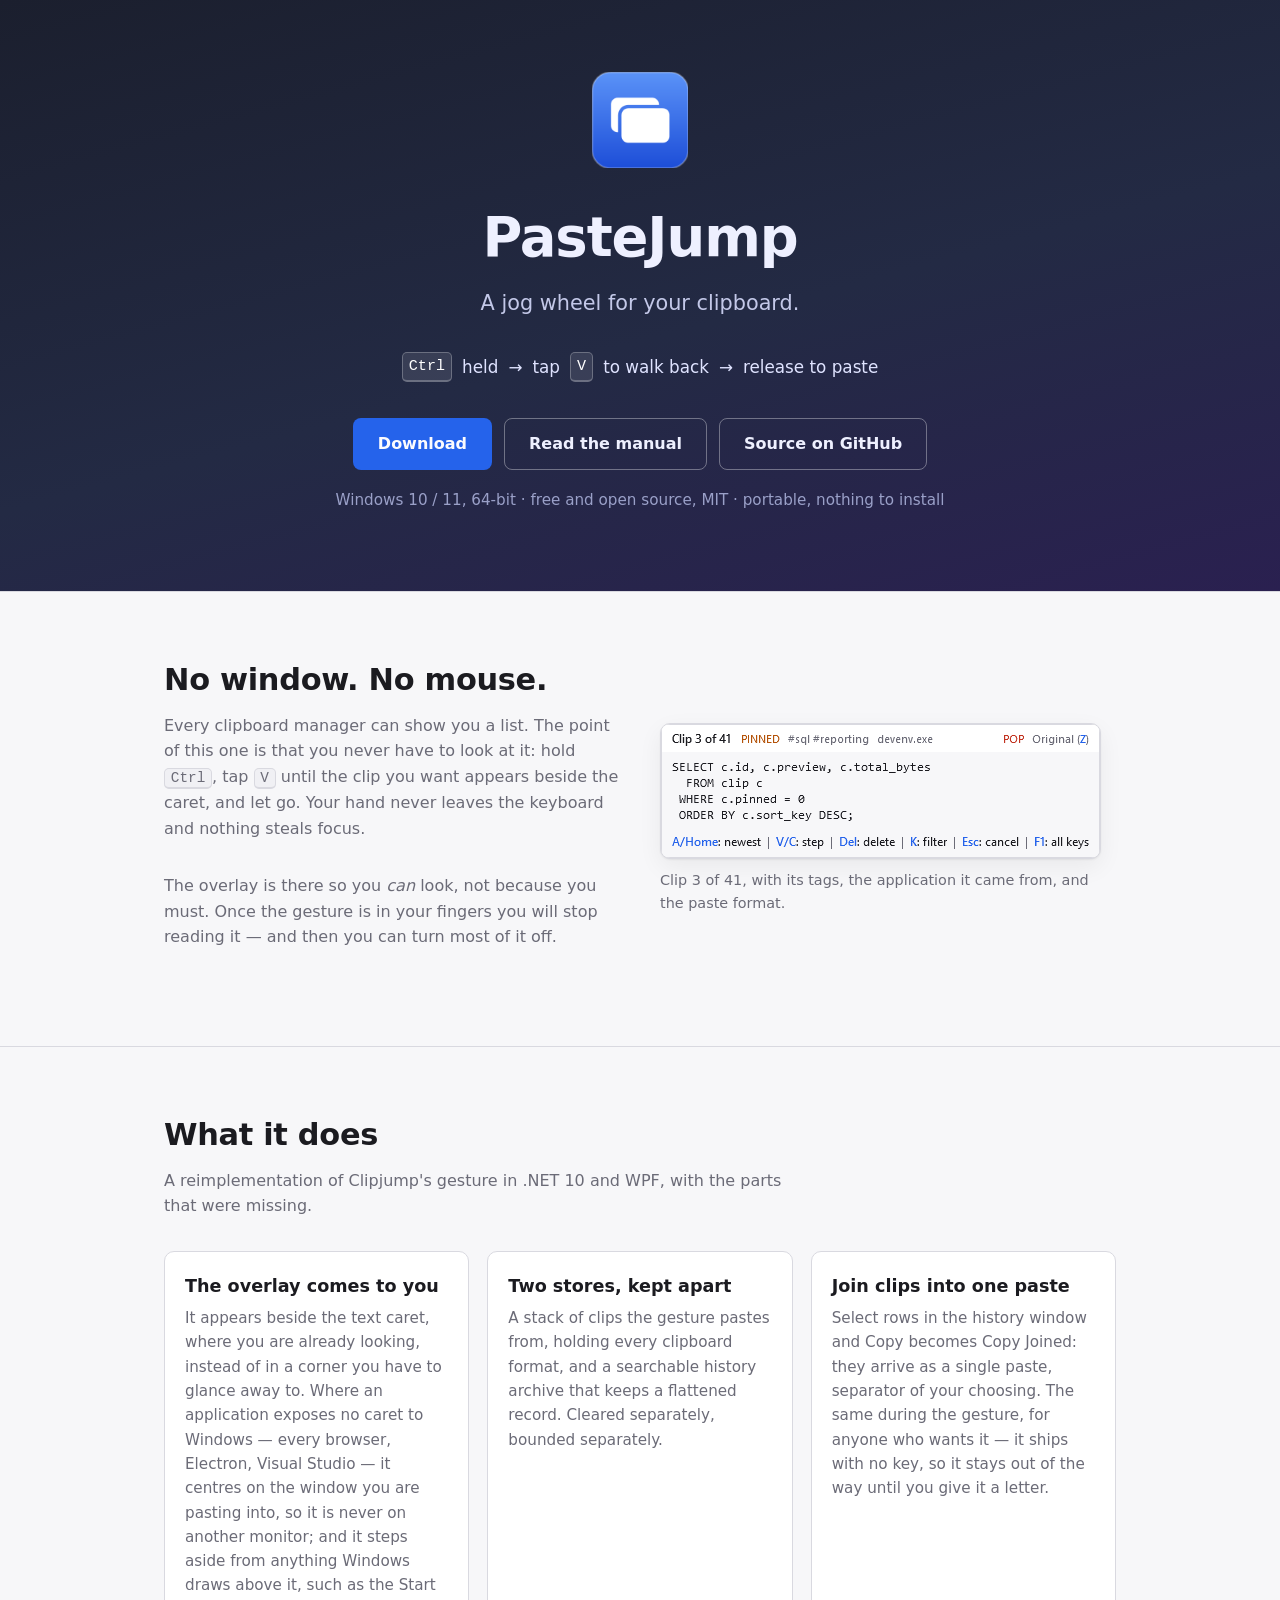
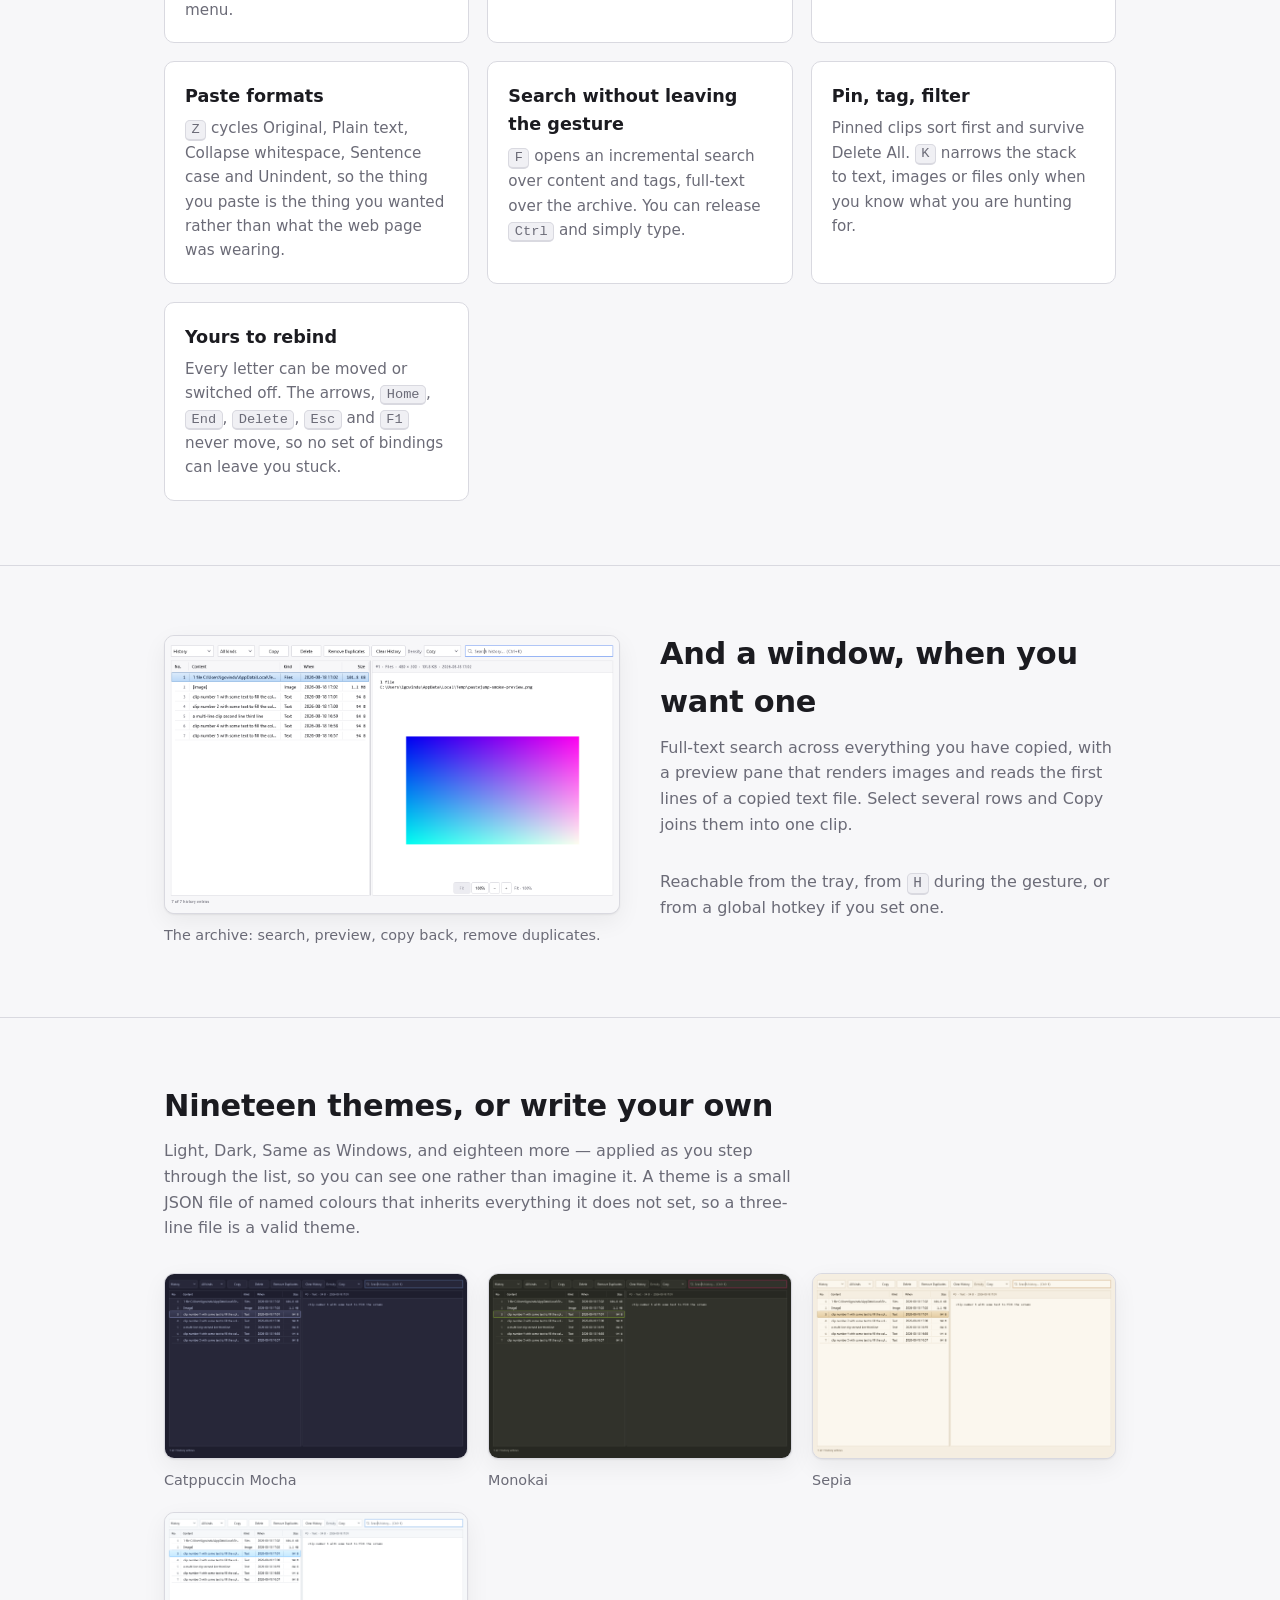
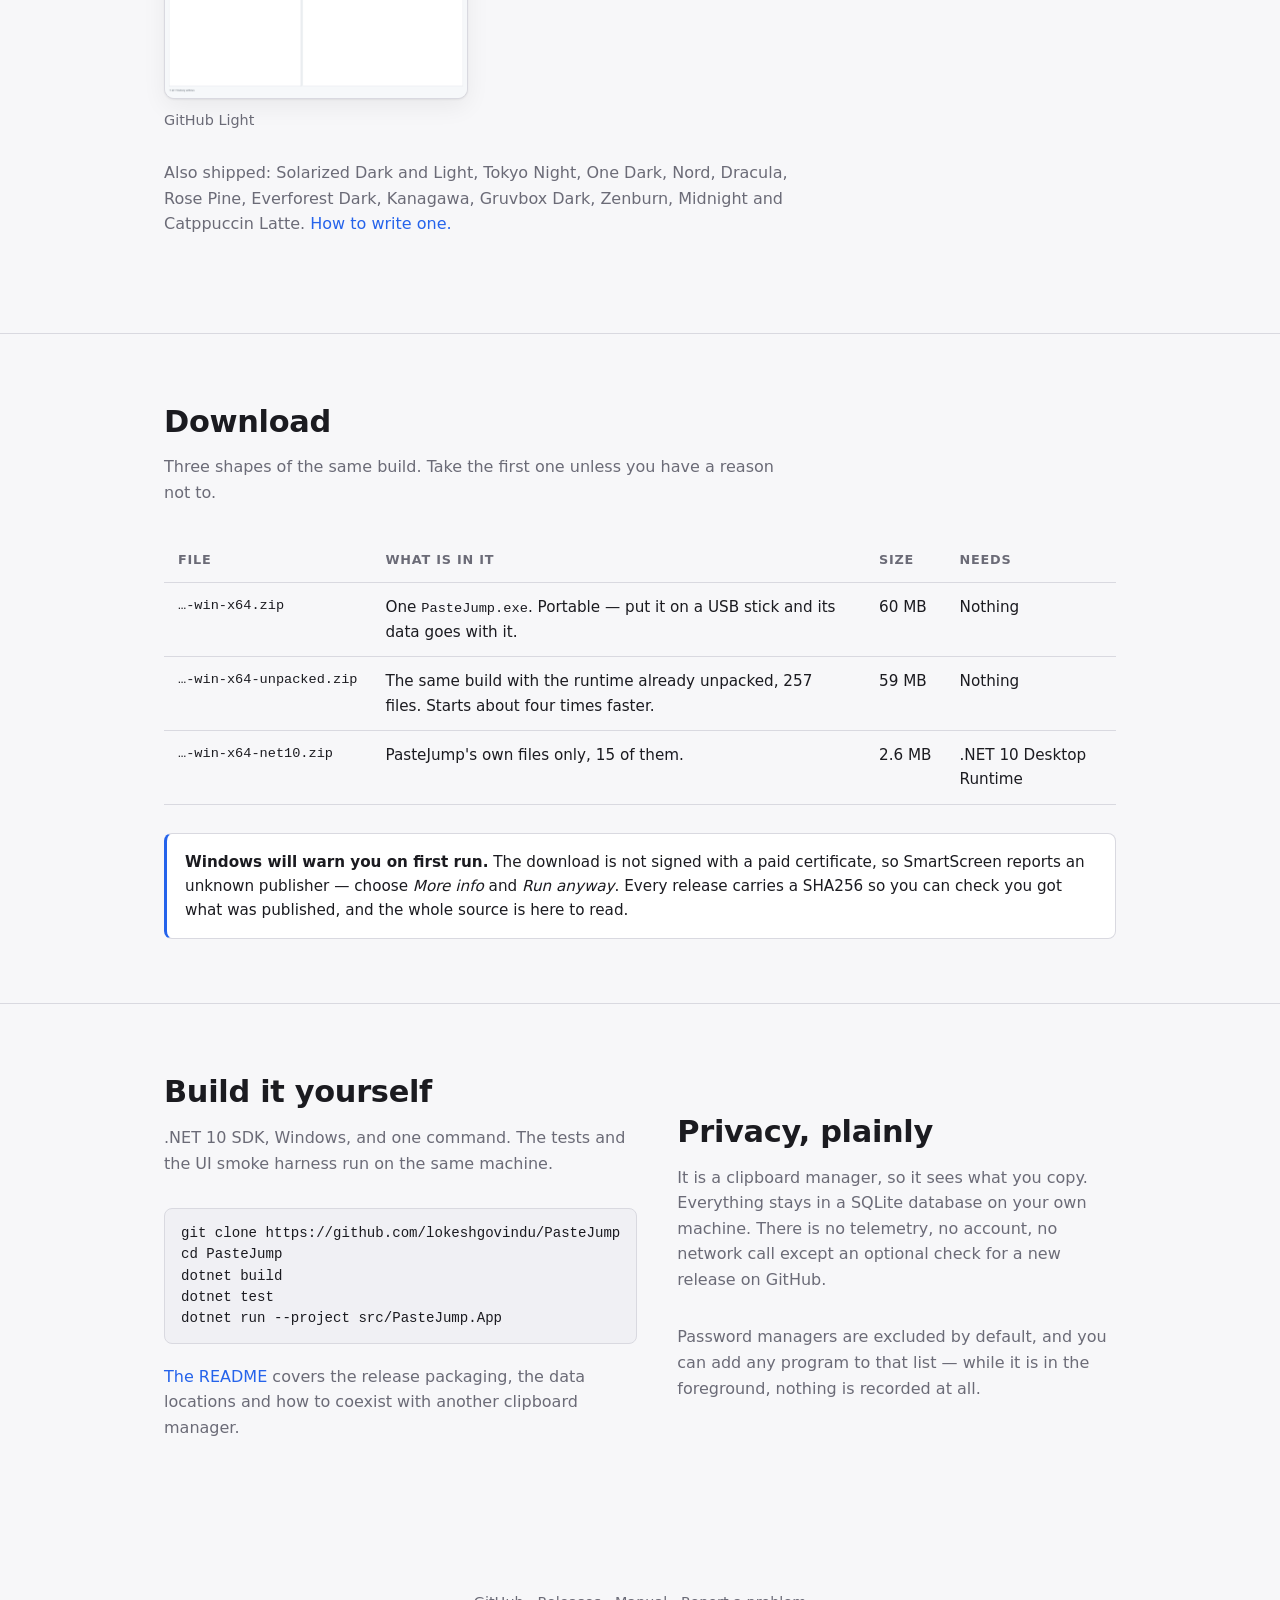
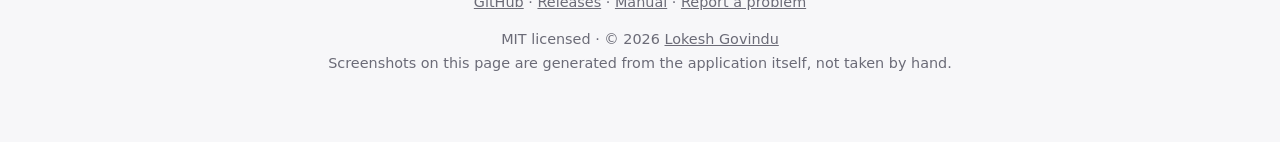
==== commit 8d9c4438: "Document where the overlay appears, and name the applications Asked for after the caret-anchored pla" ====
--- a/docs/index.html
+++ b/docs/index.html
@@ -256,6 +256,15 @@
         <p class="lede">A reimplementation of Clipjump's gesture in .NET 10 and WPF, with the parts that were missing.</p>
 
         <div class="cards">
+            <div class="card">
+                <h3>The overlay comes to you</h3>
+                <p>
+                    It appears beside the text caret, where you are already looking, instead of in a corner you have to
+                    glance away to. Where an application exposes no caret to Windows &mdash; every browser, Electron,
+                    Visual Studio &mdash; it centres on the window you are pasting into, so it is never on another
+                    monitor; and it steps aside from anything Windows draws above it, such as the Start menu.
+                </p>
+            </div>
             <div class="card">
                 <h3>Two stores, kept apart</h3>
                 <p>
